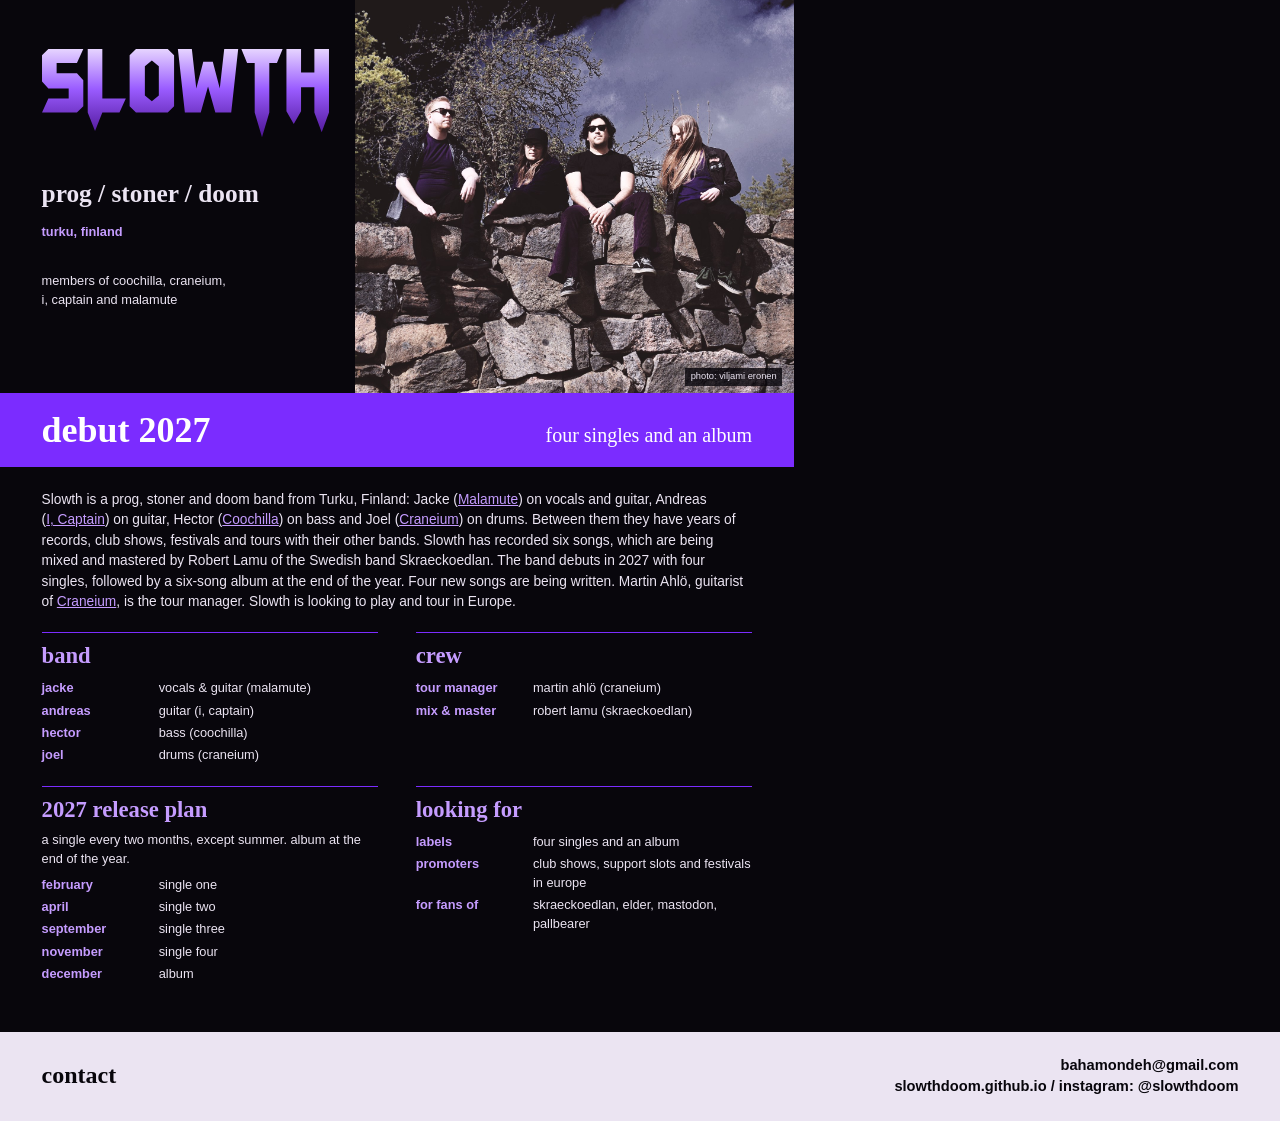
==== tools/one-sheet.html @ 1d932439 "Highlight the 2027 release plan Co-Authored-By: Claude Opus 5.5 <noreply@anthropic.com>" ====
<!doctype html>
<html lang="en">
<head>
<meta charset="utf-8">
<title>Slowth — one-sheet</title>
<style>
@page { size: A4; margin: 0; }
* { box-sizing: border-box; }
html, body { margin: 0; -webkit-print-color-adjust: exact; print-color-adjust: exact; }
body { width: 210mm; height: 296.5mm; overflow: hidden; background: #08060c; color: #ebe4f2; font: 9.6pt/1.45 Arial, Helvetica, sans-serif; text-transform: lowercase; }
h2 { font: 700 17pt/1.05 Palatino, Georgia, serif; margin: 0 0 2.5mm; color: #c59cff; }
p { margin: 0; }
a { color: inherit; text-decoration: none; }
.top { height: 104mm; position: relative; overflow: hidden; }
.photo { position: absolute; right: 0; top: 0; width: 116mm; height: 104mm; object-fit: cover; object-position: 50% 34%; }
.photo-credit { position: absolute; right: 3mm; bottom: 2mm; font-size: 7pt; background: #08060ccc; padding: .5mm 1.5mm; }
.mark { position: absolute; left: 11mm; top: 13mm; width: 76mm; }
.genre { position: absolute; left: 11mm; top: 48mm; font: 700 19pt/1 Palatino, Georgia, serif; }
.id { position: absolute; left: 11mm; top: 59mm; font-weight: 700; color: #c59cff; }
.members { position: absolute; left: 11mm; top: 72mm; width: 75mm; }
.band { background: #7b2cff; color: #fff; padding: 5mm 11mm; display: flex; justify-content: space-between; align-items: baseline; }
.band strong { font: 700 27pt/1 Palatino, Georgia, serif; }
.band span { font: 15pt/1 Palatino, Georgia, serif; }
.bio { padding: 6mm 11mm 5mm; text-transform: none; font-size: 10.3pt; line-height: 1.5; }
.bio a { color: #c59cff; text-decoration: underline; white-space: nowrap; }
.grid { padding: 0 11mm; display: grid; grid-template-columns: 1fr 1fr; gap: 5mm 10mm; }
.block { border-top: .3mm solid #7b2cff; padding-top: 3mm; }
table { width: 100%; border-collapse: collapse; font: inherit; }
td { padding: .5mm 0; vertical-align: top; }
td:first-child { width: 31mm; color: #c59cff; font-weight: 700; }
.plan-note { margin: 0 0 1.5mm; }
.foot { position: absolute; left: 0; width: 100%; top: 273mm; height: 23.5mm; background: #ebe4f2; color: #08060c; padding: 5mm 11mm; display: flex; justify-content: space-between; align-items: center; font-size: 11pt; font-weight: 700; }
.foot b { font: 700 18pt/1 Palatino, Georgia, serif; }
.foot div:last-child { text-align: right; }
</style>
</head>
<body>
<div class="top">
  <img class="photo" src="../site/assets/photos/slowth-stone.jpg" alt="">
  <p class="photo-credit">photo: viljami eronen</p>
  <img class="mark" src="../site/assets/slowth-wordmark.svg" alt="Slowth">
  <p class="genre">prog / stoner / doom</p>
  <p class="id">turku, finland</p>
  <p class="members">members of coochilla, craneium,<br>i, captain and malamute</p>
</div>
<div class="band"><strong>debut 2027</strong><span>four singles and an album</span></div>
<p class="bio">Slowth is a prog, stoner and doom band from Turku, Finland: Jacke (<a href="https://www.instagram.com/malamuteband/">Malamute</a>) on vocals and guitar, Andreas (<a href="https://www.instagram.com/icaptainband/">I, Captain</a>) on guitar, Hector (<a href="https://www.instagram.com/coochilla/">Coochilla</a>) on bass and Joel (<a href="https://www.instagram.com/craneiumband/">Craneium</a>) on drums. Between them they have years of records, club shows, festivals and tours with their other bands. Slowth has recorded six songs, which are being mixed and mastered by Robert Lamu of the Swedish band Skraeckoedlan. The band debuts in 2027 with four singles, followed by a six-song album at the end of the year. Four new songs are being written. Martin Ahlö, guitarist of <a href="https://www.instagram.com/craneiumband/">Craneium</a>, is the tour manager. Slowth is looking to play and tour in Europe.</p>
<div class="grid">
  <div class="block">
    <h2>band</h2>
    <table>
      <tr><td>jacke</td><td>vocals &amp; guitar (malamute)</td></tr>
      <tr><td>andreas</td><td>guitar (i, captain)</td></tr>
      <tr><td>hector</td><td>bass (coochilla)</td></tr>
      <tr><td>joel</td><td>drums (craneium)</td></tr>
    </table>
  </div>
  <div class="block">
    <h2>crew</h2>
    <table>
      <tr><td>tour manager</td><td>martin ahlö (craneium)</td></tr>
      <tr><td>mix &amp; master</td><td>robert lamu (skraeckoedlan)</td></tr>
    </table>
  </div>
  <div class="block">
    <h2>2027 release plan</h2>
    <p class="plan-note">a single every two months, except summer. album at the end of the year.</p>
    <table>
      <tr><td>february</td><td>single one</td></tr>
      <tr><td>april</td><td>single two</td></tr>
      <tr><td>september</td><td>single three</td></tr>
      <tr><td>november</td><td>single four</td></tr>
      <tr><td>december</td><td>album</td></tr>
    </table>
  </div>
  <div class="block">
    <h2>looking for</h2>
    <table>
      <tr><td>labels</td><td>four singles and an album</td></tr>
      <tr><td>promoters</td><td>club shows, support slots and festivals in europe</td></tr>
      <tr><td>for fans of</td><td>skraeckoedlan, elder, mastodon, pallbearer</td></tr>
    </table>
  </div>
</div>
<div class="foot">
  <div><b>contact</b></div>
  <div><a href="mailto:bahamondeh@gmail.com?subject=Slowth">bahamondeh@gmail.com</a><br><a href="https://slowthdoom.github.io/">slowthdoom.github.io</a> / instagram: <a href="https://www.instagram.com/slowthdoom/">@slowthdoom</a></div>
</div>
</body>
</html>
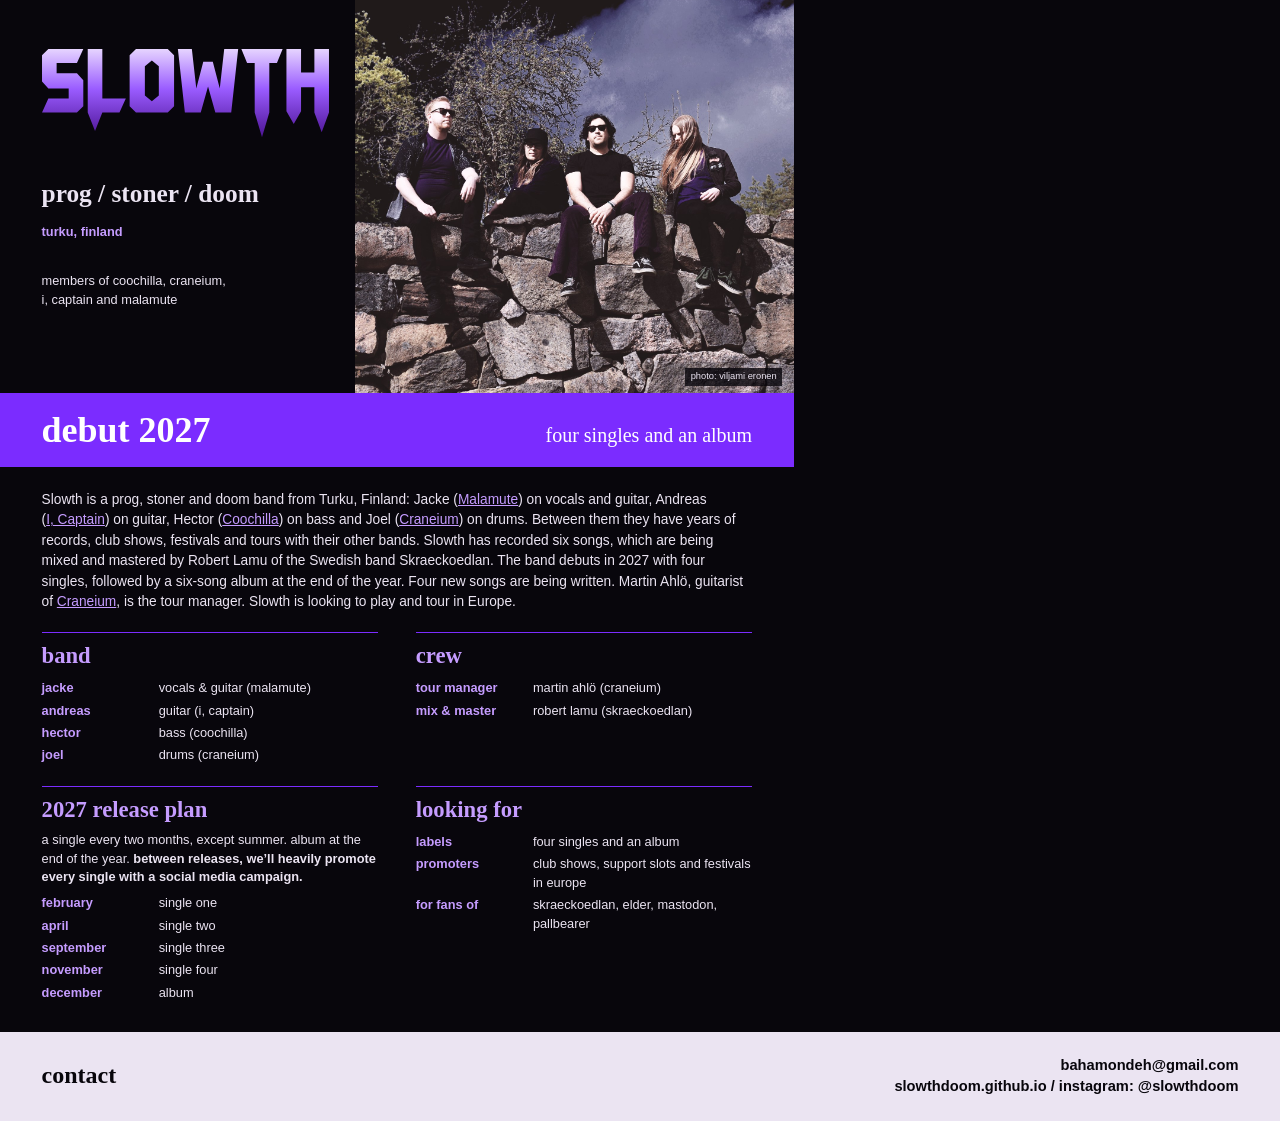
==== commit 3990d1f2: "Add social campaign to the release plan and a merch carousel Co-Authored-By: Claude Opus 5.5 <norepl" ====
--- a/tools/one-sheet.html
+++ b/tools/one-sheet.html
@@ -64,7 +64,7 @@
   </div>
   <div class="block">
     <h2>2027 release plan</h2>
-    <p class="plan-note">a single every two months, except summer. album at the end of the year.</p>
+    <p class="plan-note">a single every two months, except summer. album at the end of the year. <strong>between releases, we’ll heavily promote every single with a social media campaign.</strong></p>
     <table>
       <tr><td>february</td><td>single one</td></tr>
       <tr><td>april</td><td>single two</td></tr>
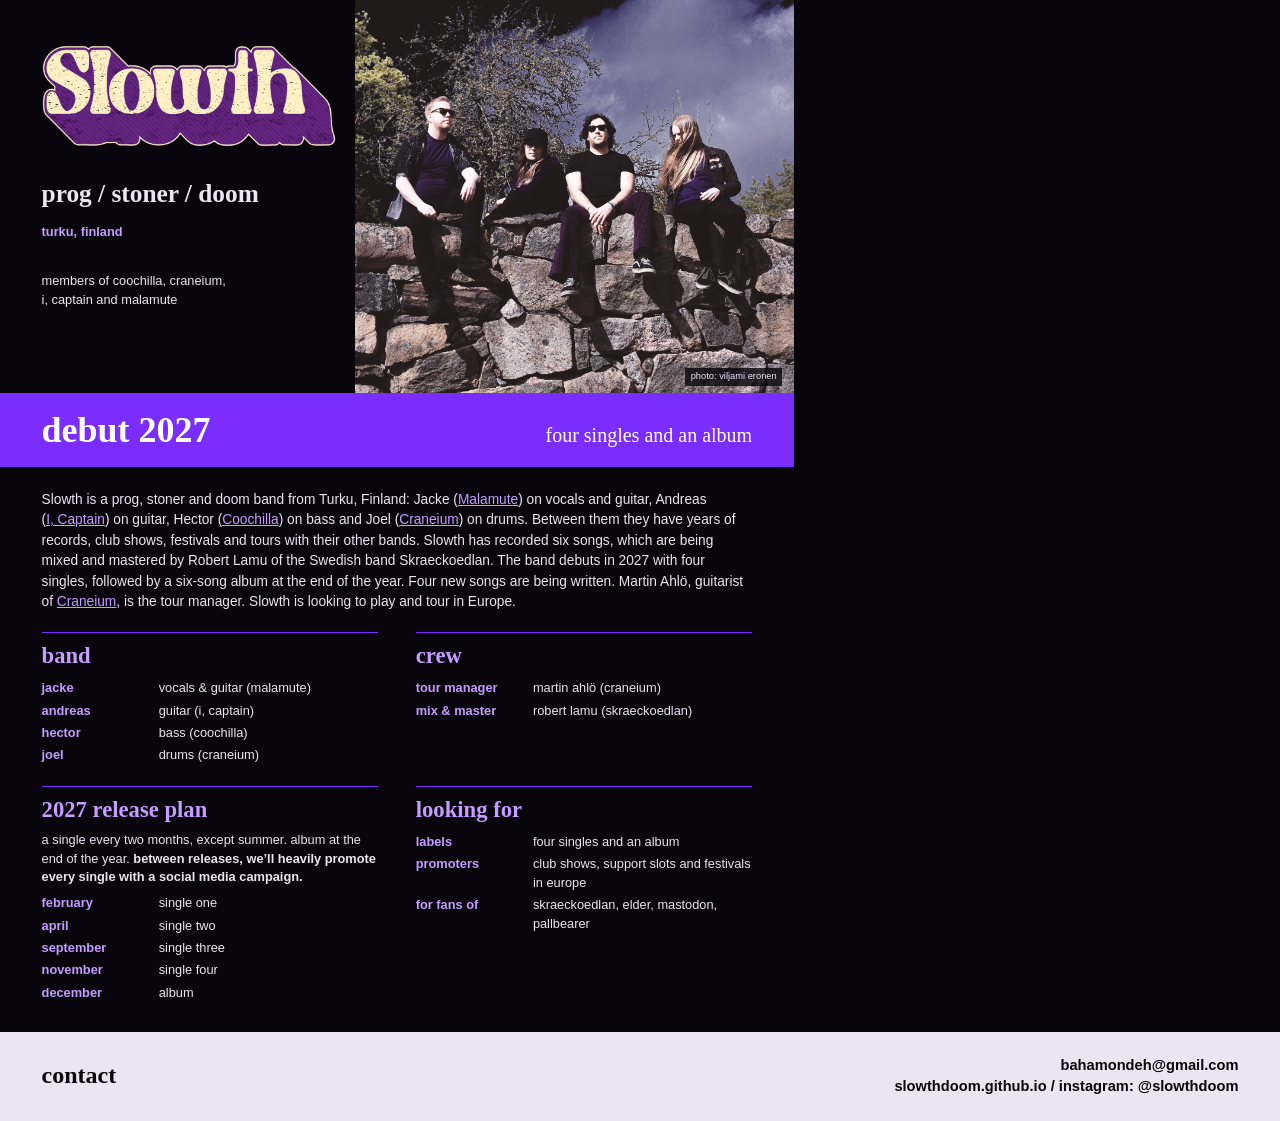
==== commit b4037174: "Add the Slowth logo; rider drums are one rack tom and two floor toms The real logo replaces the draw" ====
--- a/tools/one-sheet.html
+++ b/tools/one-sheet.html
@@ -14,7 +14,7 @@
 .top { height: 104mm; position: relative; overflow: hidden; }
 .photo { position: absolute; right: 0; top: 0; width: 116mm; height: 104mm; object-fit: cover; object-position: 50% 34%; }
 .photo-credit { position: absolute; right: 3mm; bottom: 2mm; font-size: 7pt; background: #08060ccc; padding: .5mm 1.5mm; }
-.mark { position: absolute; left: 11mm; top: 13mm; width: 76mm; }
+.mark { position: absolute; left: 11mm; top: 12mm; width: 78mm; }
 .genre { position: absolute; left: 11mm; top: 48mm; font: 700 19pt/1 Palatino, Georgia, serif; }
 .id { position: absolute; left: 11mm; top: 59mm; font-weight: 700; color: #c59cff; }
 .members { position: absolute; left: 11mm; top: 72mm; width: 75mm; }
@@ -38,7 +38,7 @@
 <div class="top">
   <img class="photo" src="../site/assets/photos/slowth-stone.jpg" alt="">
   <p class="photo-credit">photo: viljami eronen</p>
-  <img class="mark" src="../site/assets/slowth-wordmark.svg" alt="Slowth">
+  <img class="mark" src="slowth-logo-print.png" alt="Slowth">
   <p class="genre">prog / stoner / doom</p>
   <p class="id">turku, finland</p>
   <p class="members">members of coochilla, craneium,<br>i, captain and malamute</p>
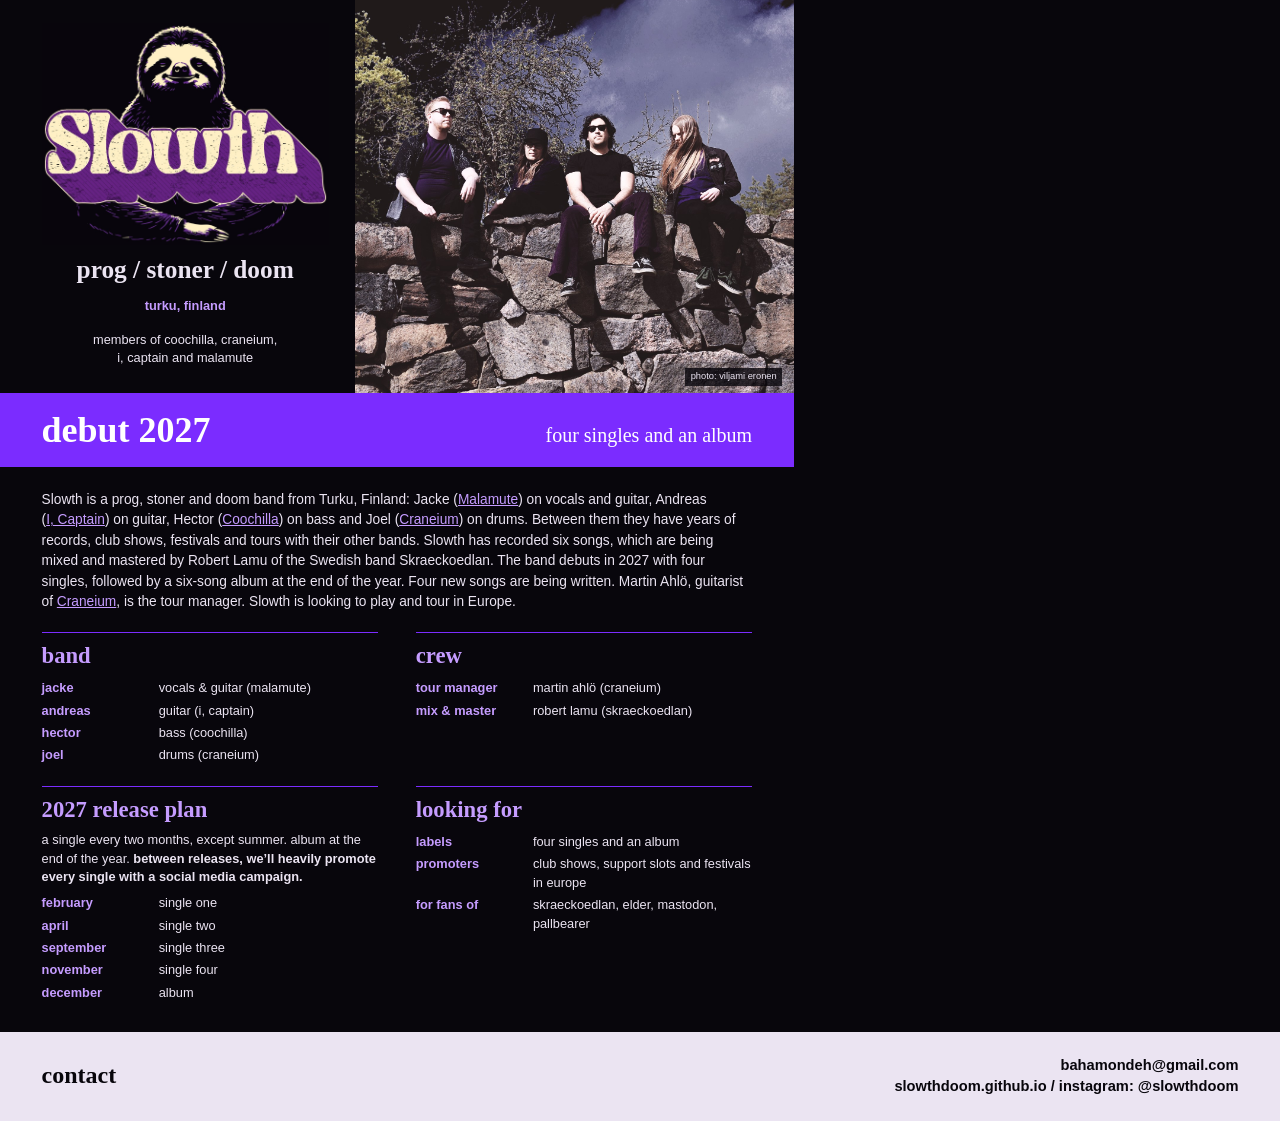
==== commit 9c9dbd2e: "One-sheet: sloth art in place of the wordmark Same artwork as the website hero, on the page black. G" ====
--- a/tools/one-sheet.html
+++ b/tools/one-sheet.html
@@ -14,10 +14,11 @@
 .top { height: 104mm; position: relative; overflow: hidden; }
 .photo { position: absolute; right: 0; top: 0; width: 116mm; height: 104mm; object-fit: cover; object-position: 50% 34%; }
 .photo-credit { position: absolute; right: 3mm; bottom: 2mm; font-size: 7pt; background: #08060ccc; padding: .5mm 1.5mm; }
-.mark { position: absolute; left: 11mm; top: 12mm; width: 78mm; }
-.genre { position: absolute; left: 11mm; top: 48mm; font: 700 19pt/1 Palatino, Georgia, serif; }
-.id { position: absolute; left: 11mm; top: 59mm; font-weight: 700; color: #c59cff; }
-.members { position: absolute; left: 11mm; top: 72mm; width: 75mm; }
+/* sloth art on the page black; genre, city and members centred under it, left of the photo (which starts at 94mm) */
+.mark { position: absolute; left: 11mm; top: 6mm; width: 76mm; }
+.genre { position: absolute; left: 11mm; top: 68mm; width: 76mm; text-align: center; font: 700 19pt/1 Palatino, Georgia, serif; }
+.id { position: absolute; left: 11mm; top: 78.5mm; width: 76mm; text-align: center; font-weight: 700; color: #c59cff; }
+.members { position: absolute; left: 11mm; top: 87.5mm; width: 76mm; text-align: center; }
 .band { background: #7b2cff; color: #fff; padding: 5mm 11mm; display: flex; justify-content: space-between; align-items: baseline; }
 .band strong { font: 700 27pt/1 Palatino, Georgia, serif; }
 .band span { font: 15pt/1 Palatino, Georgia, serif; }
@@ -38,7 +39,7 @@
 <div class="top">
   <img class="photo" src="../site/assets/photos/slowth-stone.jpg" alt="">
   <p class="photo-credit">photo: viljami eronen</p>
-  <img class="mark" src="slowth-logo-print.png" alt="Slowth">
+  <img class="mark" src="../site/assets/slowth-badge.jpg" alt="Slowth">
   <p class="genre">prog / stoner / doom</p>
   <p class="id">turku, finland</p>
   <p class="members">members of coochilla, craneium,<br>i, captain and malamute</p>
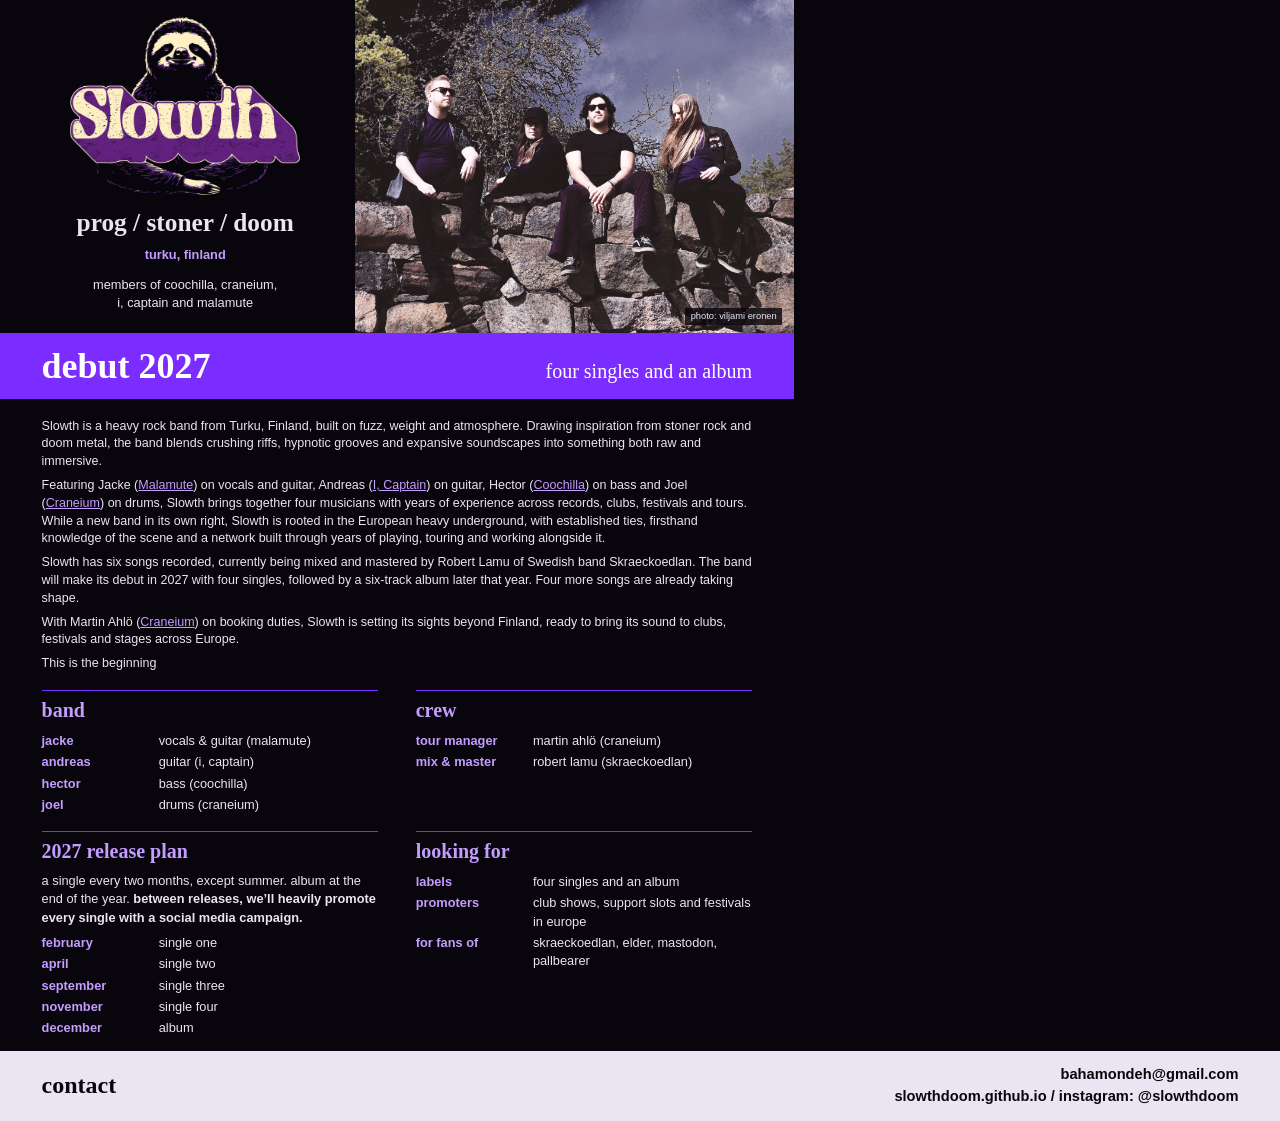
==== commit cec3fd90: "New bio and bio heading Heading: "heavy by nature. slow by design." The new five-paragraph bio repla" ====
--- a/tools/one-sheet.html
+++ b/tools/one-sheet.html
@@ -8,29 +8,30 @@
 * { box-sizing: border-box; }
 html, body { margin: 0; -webkit-print-color-adjust: exact; print-color-adjust: exact; }
 body { width: 210mm; height: 296.5mm; overflow: hidden; background: #08060c; color: #ebe4f2; font: 9.6pt/1.45 Arial, Helvetica, sans-serif; text-transform: lowercase; }
-h2 { font: 700 17pt/1.05 Palatino, Georgia, serif; margin: 0 0 2.5mm; color: #c59cff; }
+h2 { font: 700 15pt/1.05 Palatino, Georgia, serif; margin: 0 0 2.5mm; color: #c59cff; }
 p { margin: 0; }
 a { color: inherit; text-decoration: none; }
-.top { height: 104mm; position: relative; overflow: hidden; }
-.photo { position: absolute; right: 0; top: 0; width: 116mm; height: 104mm; object-fit: cover; object-position: 50% 34%; }
+.top { height: 88mm; position: relative; overflow: hidden; }
+.photo { position: absolute; right: 0; top: 0; width: 116mm; height: 88mm; object-fit: cover; object-position: 50% 34%; }
 .photo-credit { position: absolute; right: 3mm; bottom: 2mm; font-size: 7pt; background: #08060ccc; padding: .5mm 1.5mm; }
 /* sloth art on the page black; genre, city and members centred under it, left of the photo (which starts at 94mm) */
-.mark { position: absolute; left: 11mm; top: 6mm; width: 76mm; }
-.genre { position: absolute; left: 11mm; top: 68mm; width: 76mm; text-align: center; font: 700 19pt/1 Palatino, Georgia, serif; }
-.id { position: absolute; left: 11mm; top: 78.5mm; width: 76mm; text-align: center; font-weight: 700; color: #c59cff; }
-.members { position: absolute; left: 11mm; top: 87.5mm; width: 76mm; text-align: center; }
-.band { background: #7b2cff; color: #fff; padding: 5mm 11mm; display: flex; justify-content: space-between; align-items: baseline; }
+.mark { position: absolute; left: 18mm; top: 4mm; width: 62mm; }
+.genre { position: absolute; left: 11mm; top: 55.5mm; width: 76mm; text-align: center; font: 700 19pt/1 Palatino, Georgia, serif; }
+.id { position: absolute; left: 11mm; top: 65mm; width: 76mm; text-align: center; font-weight: 700; color: #c59cff; }
+.members { position: absolute; left: 11mm; top: 73mm; width: 76mm; text-align: center; }
+.band { background: #7b2cff; color: #fff; padding: 4mm 11mm; display: flex; justify-content: space-between; align-items: baseline; }
 .band strong { font: 700 27pt/1 Palatino, Georgia, serif; }
 .band span { font: 15pt/1 Palatino, Georgia, serif; }
-.bio { padding: 6mm 11mm 5mm; text-transform: none; font-size: 10.3pt; line-height: 1.5; }
+.bio { padding: 5mm 11mm 4.5mm; text-transform: none; font-size: 9.4pt; line-height: 1.42; }
+.bio p + p { margin-top: 1.6mm; }
 .bio a { color: #c59cff; text-decoration: underline; white-space: nowrap; }
-.grid { padding: 0 11mm; display: grid; grid-template-columns: 1fr 1fr; gap: 5mm 10mm; }
-.block { border-top: .3mm solid #7b2cff; padding-top: 3mm; }
+.grid { padding: 0 11mm; display: grid; grid-template-columns: 1fr 1fr; gap: 4mm 10mm; }
+.block { border-top: .3mm solid #7b2cff; padding-top: 2.5mm; }
 table { width: 100%; border-collapse: collapse; font: inherit; }
-td { padding: .5mm 0; vertical-align: top; }
+td { padding: .35mm 0; vertical-align: top; }
 td:first-child { width: 31mm; color: #c59cff; font-weight: 700; }
 .plan-note { margin: 0 0 1.5mm; }
-.foot { position: absolute; left: 0; width: 100%; top: 273mm; height: 23.5mm; background: #ebe4f2; color: #08060c; padding: 5mm 11mm; display: flex; justify-content: space-between; align-items: center; font-size: 11pt; font-weight: 700; }
+.foot { position: absolute; left: 0; width: 100%; top: 278mm; height: 18.5mm; background: #ebe4f2; color: #08060c; padding: 3.5mm 11mm; display: flex; justify-content: space-between; align-items: center; font-size: 11pt; font-weight: 700; }
 .foot b { font: 700 18pt/1 Palatino, Georgia, serif; }
 .foot div:last-child { text-align: right; }
 </style>
@@ -45,7 +46,13 @@
   <p class="members">members of coochilla, craneium,<br>i, captain and malamute</p>
 </div>
 <div class="band"><strong>debut 2027</strong><span>four singles and an album</span></div>
-<p class="bio">Slowth is a prog, stoner and doom band from Turku, Finland: Jacke (<a href="https://www.instagram.com/malamuteband/">Malamute</a>) on vocals and guitar, Andreas (<a href="https://www.instagram.com/icaptainband/">I, Captain</a>) on guitar, Hector (<a href="https://www.instagram.com/coochilla/">Coochilla</a>) on bass and Joel (<a href="https://www.instagram.com/craneiumband/">Craneium</a>) on drums. Between them they have years of records, club shows, festivals and tours with their other bands. Slowth has recorded six songs, which are being mixed and mastered by Robert Lamu of the Swedish band Skraeckoedlan. The band debuts in 2027 with four singles, followed by a six-song album at the end of the year. Four new songs are being written. Martin Ahlö, guitarist of <a href="https://www.instagram.com/craneiumband/">Craneium</a>, is the tour manager. Slowth is looking to play and tour in Europe.</p>
+<div class="bio">
+  <p>Slowth is a heavy rock band from Turku, Finland, built on fuzz, weight and atmosphere. Drawing inspiration from stoner rock and doom metal, the band blends crushing riffs, hypnotic grooves and expansive soundscapes into something both raw and immersive.</p>
+  <p>Featuring Jacke (<a href="https://www.instagram.com/malamuteband/">Malamute</a>) on vocals and guitar, Andreas (<a href="https://www.instagram.com/icaptainband/">I, Captain</a>) on guitar, Hector (<a href="https://www.instagram.com/coochilla/">Coochilla</a>) on bass and Joel (<a href="https://www.instagram.com/craneiumband/">Craneium</a>) on drums, Slowth brings together four musicians with years of experience across records, clubs, festivals and tours. While a new band in its own right, Slowth is rooted in the European heavy underground, with established ties, firsthand knowledge of the scene and a network built through years of playing, touring and working alongside it.</p>
+  <p>Slowth has six songs recorded, currently being mixed and mastered by Robert Lamu of Swedish band Skraeckoedlan. The band will make its debut in 2027 with four singles, followed by a six-track album later that year. Four more songs are already taking shape.</p>
+  <p>With Martin Ahlö (<a href="https://www.instagram.com/craneiumband/">Craneium</a>) on booking duties, Slowth is setting its sights beyond Finland, ready to bring its sound to clubs, festivals and stages across Europe.</p>
+  <p>This is the beginning</p>
+</div>
 <div class="grid">
   <div class="block">
     <h2>band</h2>
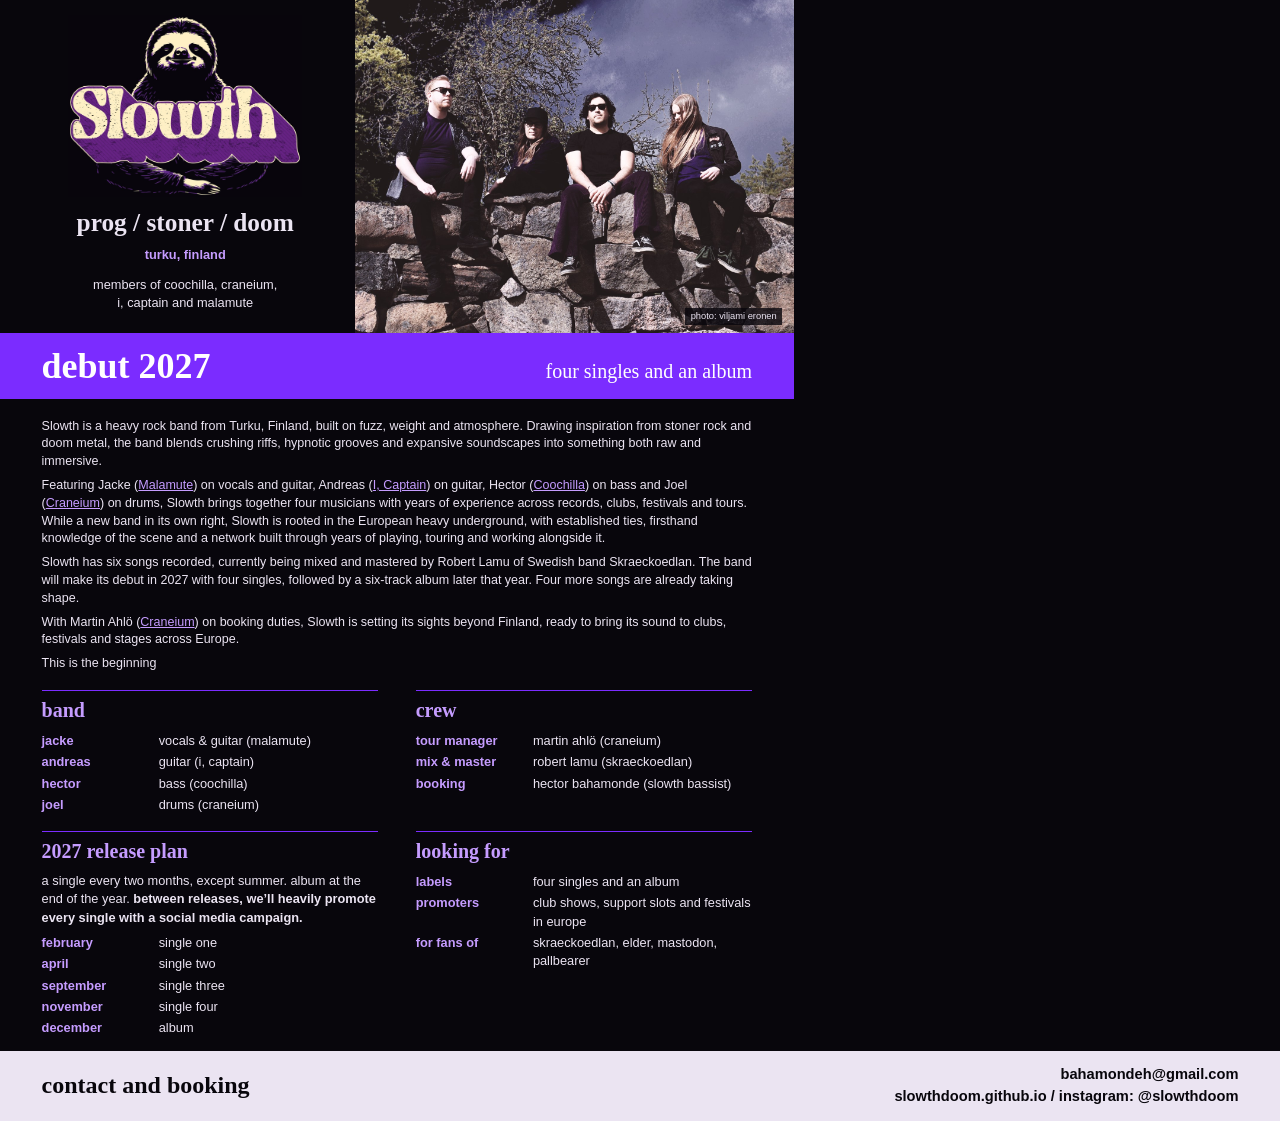
==== commit 0f25e282: "Add booking to the crew; contact becomes "contact and booking" Crew row: third column "booking / hec" ====
--- a/tools/one-sheet.html
+++ b/tools/one-sheet.html
@@ -68,6 +68,7 @@
     <table>
       <tr><td>tour manager</td><td>martin ahlö (craneium)</td></tr>
       <tr><td>mix &amp; master</td><td>robert lamu (skraeckoedlan)</td></tr>
+      <tr><td>booking</td><td>hector bahamonde (slowth bassist)</td></tr>
     </table>
   </div>
   <div class="block">
@@ -91,7 +92,7 @@
   </div>
 </div>
 <div class="foot">
-  <div><b>contact</b></div>
+  <div><b>contact and booking</b></div>
   <div><a href="mailto:bahamondeh@gmail.com?subject=Slowth">bahamondeh@gmail.com</a><br><a href="https://slowthdoom.github.io/">slowthdoom.github.io</a> / instagram: <a href="https://www.instagram.com/slowthdoom/">@slowthdoom</a></div>
 </div>
 </body>
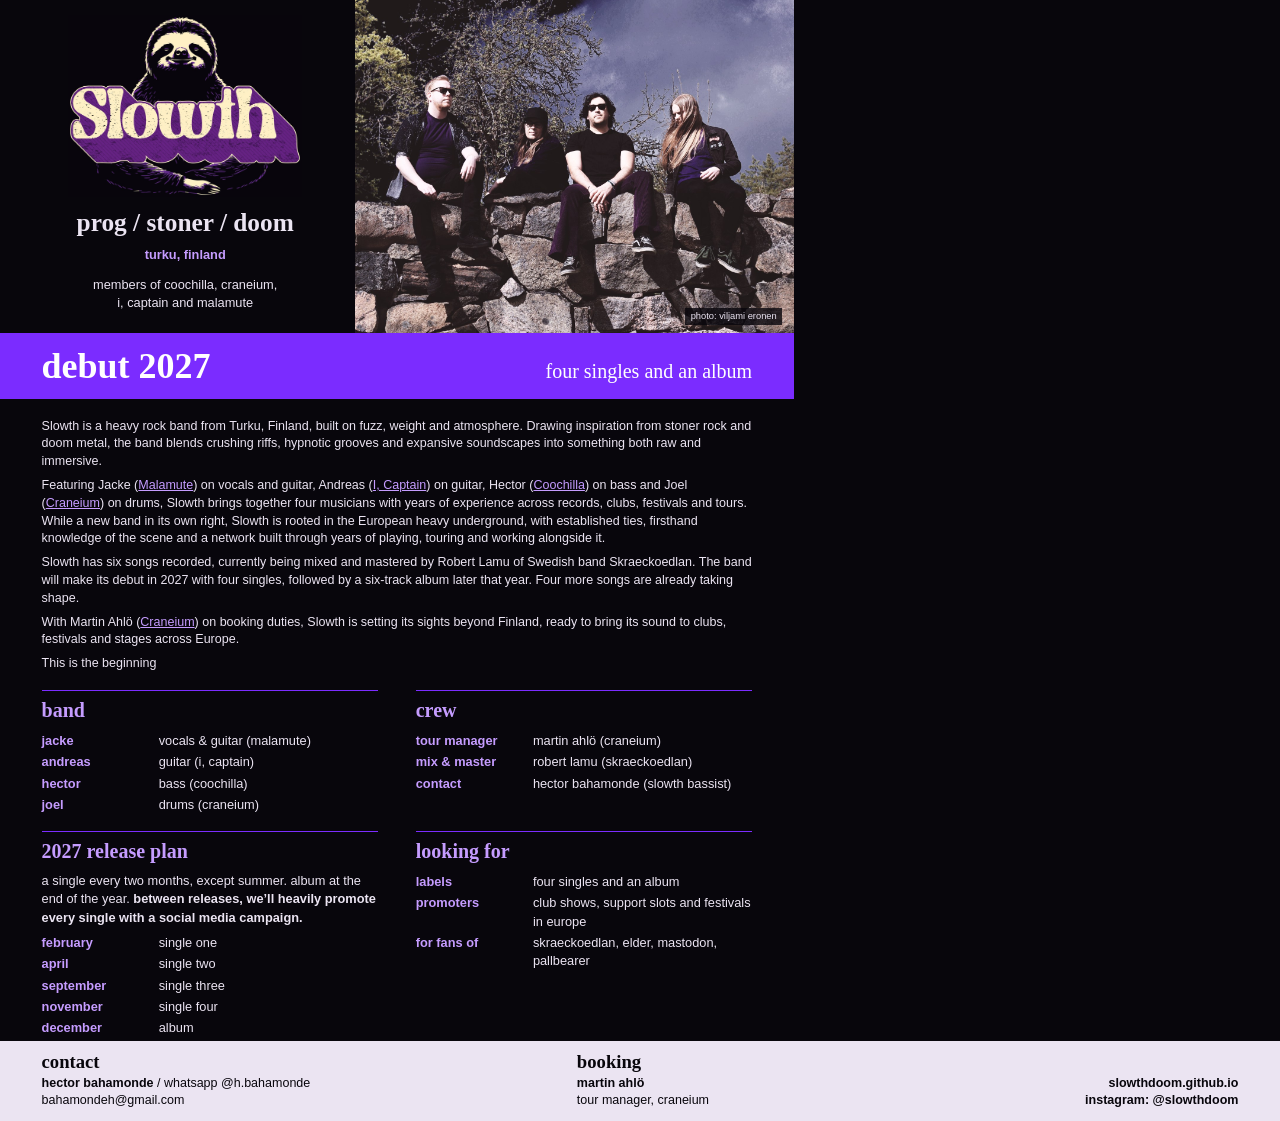
==== commit ce8c7674: "Hector is contact, Martin is booking Crew row: martin ahlö is "tour manager and booking", hector bah" ====
--- a/tools/one-sheet.html
+++ b/tools/one-sheet.html
@@ -31,9 +31,13 @@
 td { padding: .35mm 0; vertical-align: top; }
 td:first-child { width: 31mm; color: #c59cff; font-weight: 700; }
 .plan-note { margin: 0 0 1.5mm; }
-.foot { position: absolute; left: 0; width: 100%; top: 278mm; height: 18.5mm; background: #ebe4f2; color: #08060c; padding: 3.5mm 11mm; display: flex; justify-content: space-between; align-items: center; font-size: 11pt; font-weight: 700; }
-.foot b { font: 700 18pt/1 Palatino, Georgia, serif; }
-.foot div:last-child { text-align: right; }
+/* contact (hector) and booking (martin) side by side; website and instagram at the right edge */
+.foot { position: absolute; left: 0; width: 100%; top: 275.5mm; height: 21mm; background: #ebe4f2; color: #08060c; padding: 3mm 11mm; display: flex; gap: 8mm; align-items: stretch; font-size: 9.4pt; line-height: 1.35; overflow: hidden; } /* overflow: the block labels otherwise push a blank second page */
+.foot > div { flex: 1 1 0; }
+.foot > div:first-child { flex-grow: 1.6; }
+.foot b { display: block; margin-bottom: 1mm; font: 700 14pt/1 Palatino, Georgia, serif; }
+.foot strong { font-weight: 700; }
+.foot .web { display: flex; flex-direction: column; justify-content: flex-end; text-align: right; font-weight: 700; }
 </style>
 </head>
 <body>
@@ -68,7 +72,7 @@
     <table>
       <tr><td>tour manager</td><td>martin ahlö (craneium)</td></tr>
       <tr><td>mix &amp; master</td><td>robert lamu (skraeckoedlan)</td></tr>
-      <tr><td>booking</td><td>hector bahamonde (slowth bassist)</td></tr>
+      <tr><td>contact</td><td>hector bahamonde (slowth bassist)</td></tr>
     </table>
   </div>
   <div class="block">
@@ -92,8 +96,9 @@
   </div>
 </div>
 <div class="foot">
-  <div><b>contact and booking</b></div>
-  <div><a href="mailto:bahamondeh@gmail.com?subject=Slowth">bahamondeh@gmail.com</a><br><a href="https://slowthdoom.github.io/">slowthdoom.github.io</a> / instagram: <a href="https://www.instagram.com/slowthdoom/">@slowthdoom</a></div>
+  <div><b>contact</b><strong>hector bahamonde</strong> / whatsapp @h.bahamonde<br><a href="mailto:bahamondeh@gmail.com?subject=Slowth">bahamondeh@gmail.com</a></div>
+  <div><b>booking</b><strong>martin ahlö</strong><br>tour manager, craneium</div>
+  <div class="web"><p><a href="https://slowthdoom.github.io/">slowthdoom.github.io</a><br>instagram: <a href="https://www.instagram.com/slowthdoom/">@slowthdoom</a></p></div>
 </div>
 </body>
 </html>
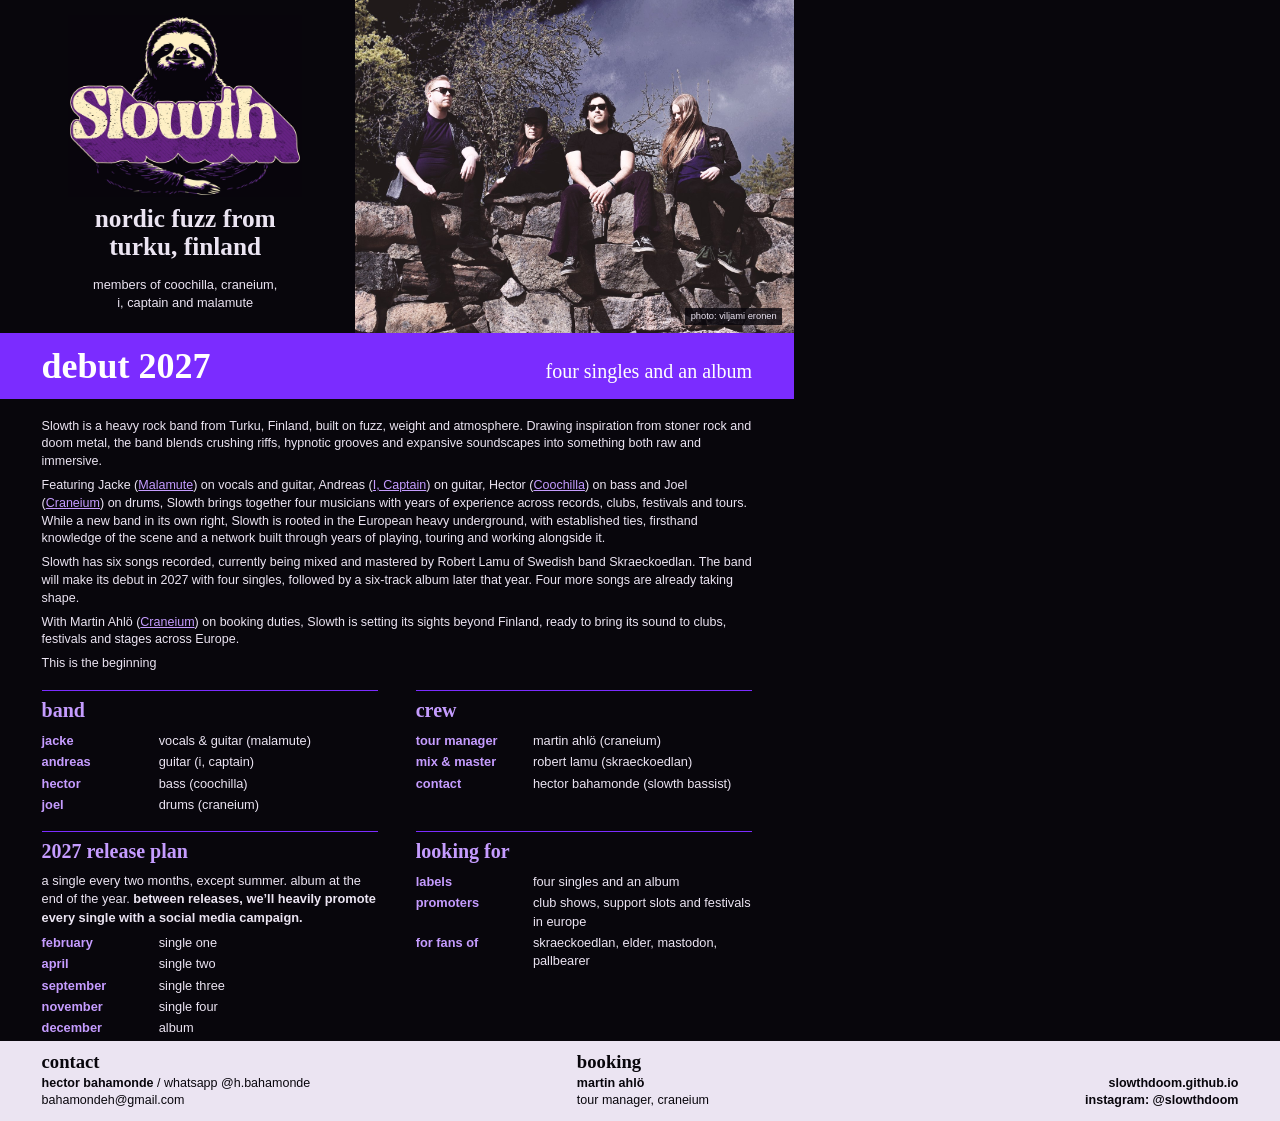
==== commit 091f57d0: "Separate band and crew sections; new release plan text and genre line - Band: its own section with a" ====
--- a/tools/one-sheet.html
+++ b/tools/one-sheet.html
@@ -14,10 +14,9 @@
 .top { height: 88mm; position: relative; overflow: hidden; }
 .photo { position: absolute; right: 0; top: 0; width: 116mm; height: 88mm; object-fit: cover; object-position: 50% 34%; }
 .photo-credit { position: absolute; right: 3mm; bottom: 2mm; font-size: 7pt; background: #08060ccc; padding: .5mm 1.5mm; }
-/* sloth art on the page black; genre, city and members centred under it, left of the photo (which starts at 94mm) */
+/* sloth art on the page black; genre line and members centred under it, left of the photo (which starts at 94mm) */
 .mark { position: absolute; left: 18mm; top: 4mm; width: 62mm; }
-.genre { position: absolute; left: 11mm; top: 55.5mm; width: 76mm; text-align: center; font: 700 19pt/1 Palatino, Georgia, serif; }
-.id { position: absolute; left: 11mm; top: 65mm; width: 76mm; text-align: center; font-weight: 700; color: #c59cff; }
+.genre { position: absolute; left: 11mm; top: 54mm; width: 76mm; text-align: center; font: 700 19pt/1.12 Palatino, Georgia, serif; }
 .members { position: absolute; left: 11mm; top: 73mm; width: 76mm; text-align: center; }
 .band { background: #7b2cff; color: #fff; padding: 4mm 11mm; display: flex; justify-content: space-between; align-items: baseline; }
 .band strong { font: 700 27pt/1 Palatino, Georgia, serif; }
@@ -45,8 +44,7 @@
   <img class="photo" src="../site/assets/photos/slowth-stone.jpg" alt="">
   <p class="photo-credit">photo: viljami eronen</p>
   <img class="mark" src="../site/assets/slowth-badge.jpg" alt="Slowth">
-  <p class="genre">prog / stoner / doom</p>
-  <p class="id">turku, finland</p>
+  <p class="genre">nordic fuzz from<br>turku, finland</p>
   <p class="members">members of coochilla, craneium,<br>i, captain and malamute</p>
 </div>
 <div class="band"><strong>debut 2027</strong><span>four singles and an album</span></div>
